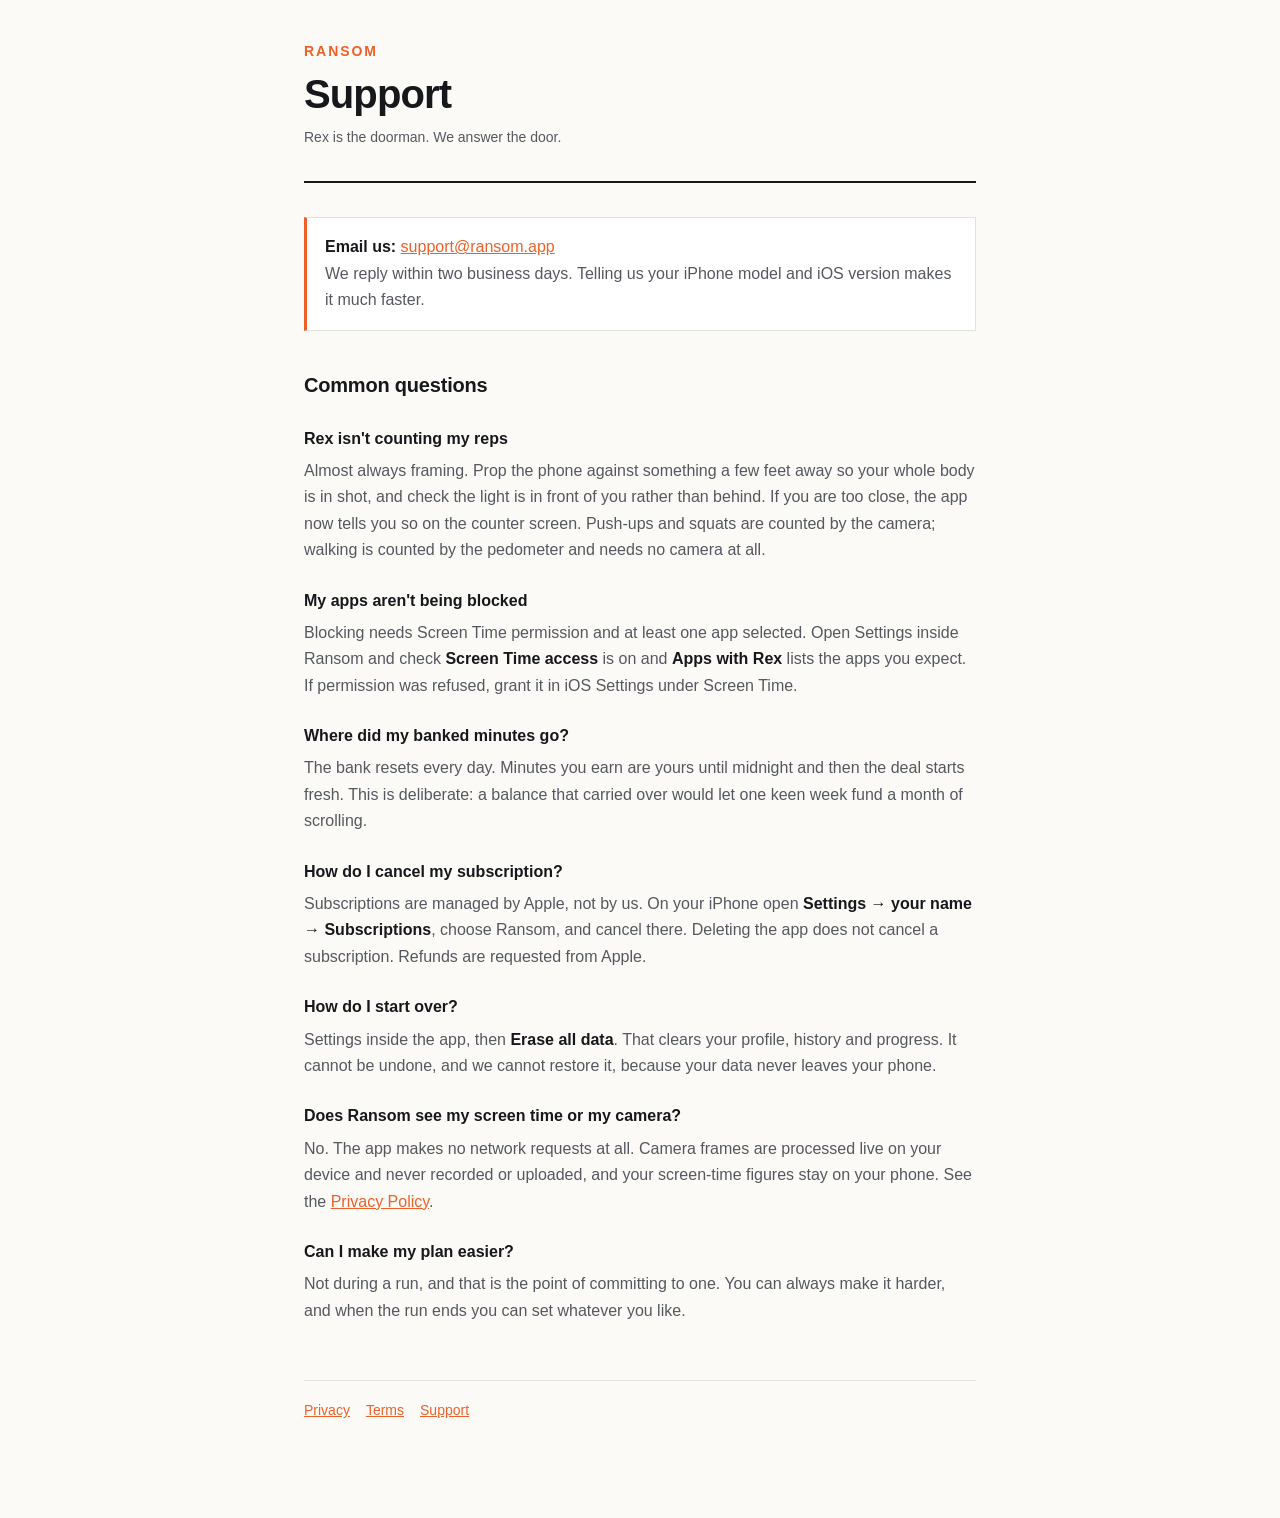
==== docs/support/index.html @ be6f7060 "Serve the legal pages from the repo, and stop linking to somebody else's domain ransom.app is not ou" ====
<!doctype html>
<html lang="en"><head>
<meta charset="utf-8"><meta name="viewport" content="width=device-width, initial-scale=1">
<title>Support · Ransom</title><link rel="stylesheet" href="../style.css">
</head><body><div class="wrap">
<header>
  <div class="brand">Ransom</div>
  <h1>Support</h1>
  <p class="updated">Rex is the doorman. We answer the door.</p>
</header>

<div class="box">
  <p><strong>Email us:</strong> <a href="mailto:support@ransom.app">support@ransom.app</a><br>We reply within two business days. Telling us your iPhone model and iOS version makes it much faster.</p>
</div>

<h2>Common questions</h2>

<h3>Rex isn't counting my reps</h3>
<p>Almost always framing. Prop the phone against something a few feet away so your whole body is in shot, and check the light is in front of you rather than behind. If you are too close, the app now tells you so on the counter screen. Push-ups and squats are counted by the camera; walking is counted by the pedometer and needs no camera at all.</p>

<h3>My apps aren't being blocked</h3>
<p>Blocking needs Screen Time permission and at least one app selected. Open Settings inside Ransom and check <strong>Screen Time access</strong> is on and <strong>Apps with Rex</strong> lists the apps you expect. If permission was refused, grant it in iOS Settings under Screen Time.</p>

<h3>Where did my banked minutes go?</h3>
<p>The bank resets every day. Minutes you earn are yours until midnight and then the deal starts fresh. This is deliberate: a balance that carried over would let one keen week fund a month of scrolling.</p>

<h3>How do I cancel my subscription?</h3>
<p>Subscriptions are managed by Apple, not by us. On your iPhone open <strong>Settings → your name → Subscriptions</strong>, choose Ransom, and cancel there. Deleting the app does not cancel a subscription. Refunds are requested from Apple.</p>

<h3>How do I start over?</h3>
<p>Settings inside the app, then <strong>Erase all data</strong>. That clears your profile, history and progress. It cannot be undone, and we cannot restore it, because your data never leaves your phone.</p>

<h3>Does Ransom see my screen time or my camera?</h3>
<p>No. The app makes no network requests at all. Camera frames are processed live on your device and never recorded or uploaded, and your screen-time figures stay on your phone. See the <a href="/privacy">Privacy Policy</a>.</p>

<h3>Can I make my plan easier?</h3>
<p>Not during a run, and that is the point of committing to one. You can always make it harder, and when the run ends you can set whatever you like.</p>

<footer><a href="/privacy">Privacy</a><a href="/terms">Terms</a><a href="/support">Support</a></footer>
</div></body></html>
---- docs/style.css ----
:root {
  --paper: #FBFAF6;
  --ink: #17181B;
  --ink-2: #55585F;
  --brand: #EC6129;
  --rule: #E4E2DC;
  --surface: #FFFFFF;
}
@media (prefers-color-scheme: dark) {
  :root {
    --paper: #121316; --ink: #ECEDEF; --ink-2: #A8ACB4;
    --brand: #FF7C46; --rule: #2A2D33; --surface: #1A1C20;
  }
}
* { box-sizing: border-box; }
body {
  margin: 0; background: var(--paper); color: var(--ink);
  font: 16px/1.65 -apple-system, BlinkMacSystemFont, "Segoe UI", Helvetica, Arial, sans-serif;
  -webkit-font-smoothing: antialiased;
}
.wrap { max-width: 720px; margin: 0 auto; padding: 40px 24px 96px; }
header { border-bottom: 2px solid var(--ink); padding-bottom: 18px; margin-bottom: 34px; }
.brand { font-size: 14px; font-weight: 700; letter-spacing: .14em; text-transform: uppercase; color: var(--brand); }
h1 { font-size: clamp(30px, 5vw, 40px); line-height: 1.08; letter-spacing: -.022em; margin: 10px 0 0; }
.updated { color: var(--ink-2); font-size: 14px; margin-top: 10px; }
h2 { font-size: 20px; letter-spacing: -.01em; margin: 38px 0 10px; }
h3 { font-size: 16px; margin: 24px 0 6px; }
p, li { color: var(--ink-2); }
p { margin: 0 0 14px; }
ul { margin: 0 0 14px; padding-left: 22px; }
li { margin-bottom: 7px; }
li::marker { color: var(--brand); }
strong { color: var(--ink); font-weight: 600; }
a { color: var(--brand); }
.lede { font-size: 18px; color: var(--ink); }
.box {
  background: var(--surface); border: 1px solid var(--rule);
  border-left: 3px solid var(--brand); padding: 16px 18px; margin: 22px 0;
}
.box p:last-child { margin-bottom: 0; }
table { border-collapse: collapse; width: 100%; margin: 16px 0; font-size: 15px; }
th, td { text-align: left; padding: 10px 12px; border-bottom: 1px solid var(--rule); vertical-align: top; }
th { font-size: 12px; letter-spacing: .08em; text-transform: uppercase; color: var(--ink-2); }
footer { margin-top: 56px; padding-top: 18px; border-top: 1px solid var(--rule); font-size: 14px; color: var(--ink-2); }
footer a { margin-right: 16px; }
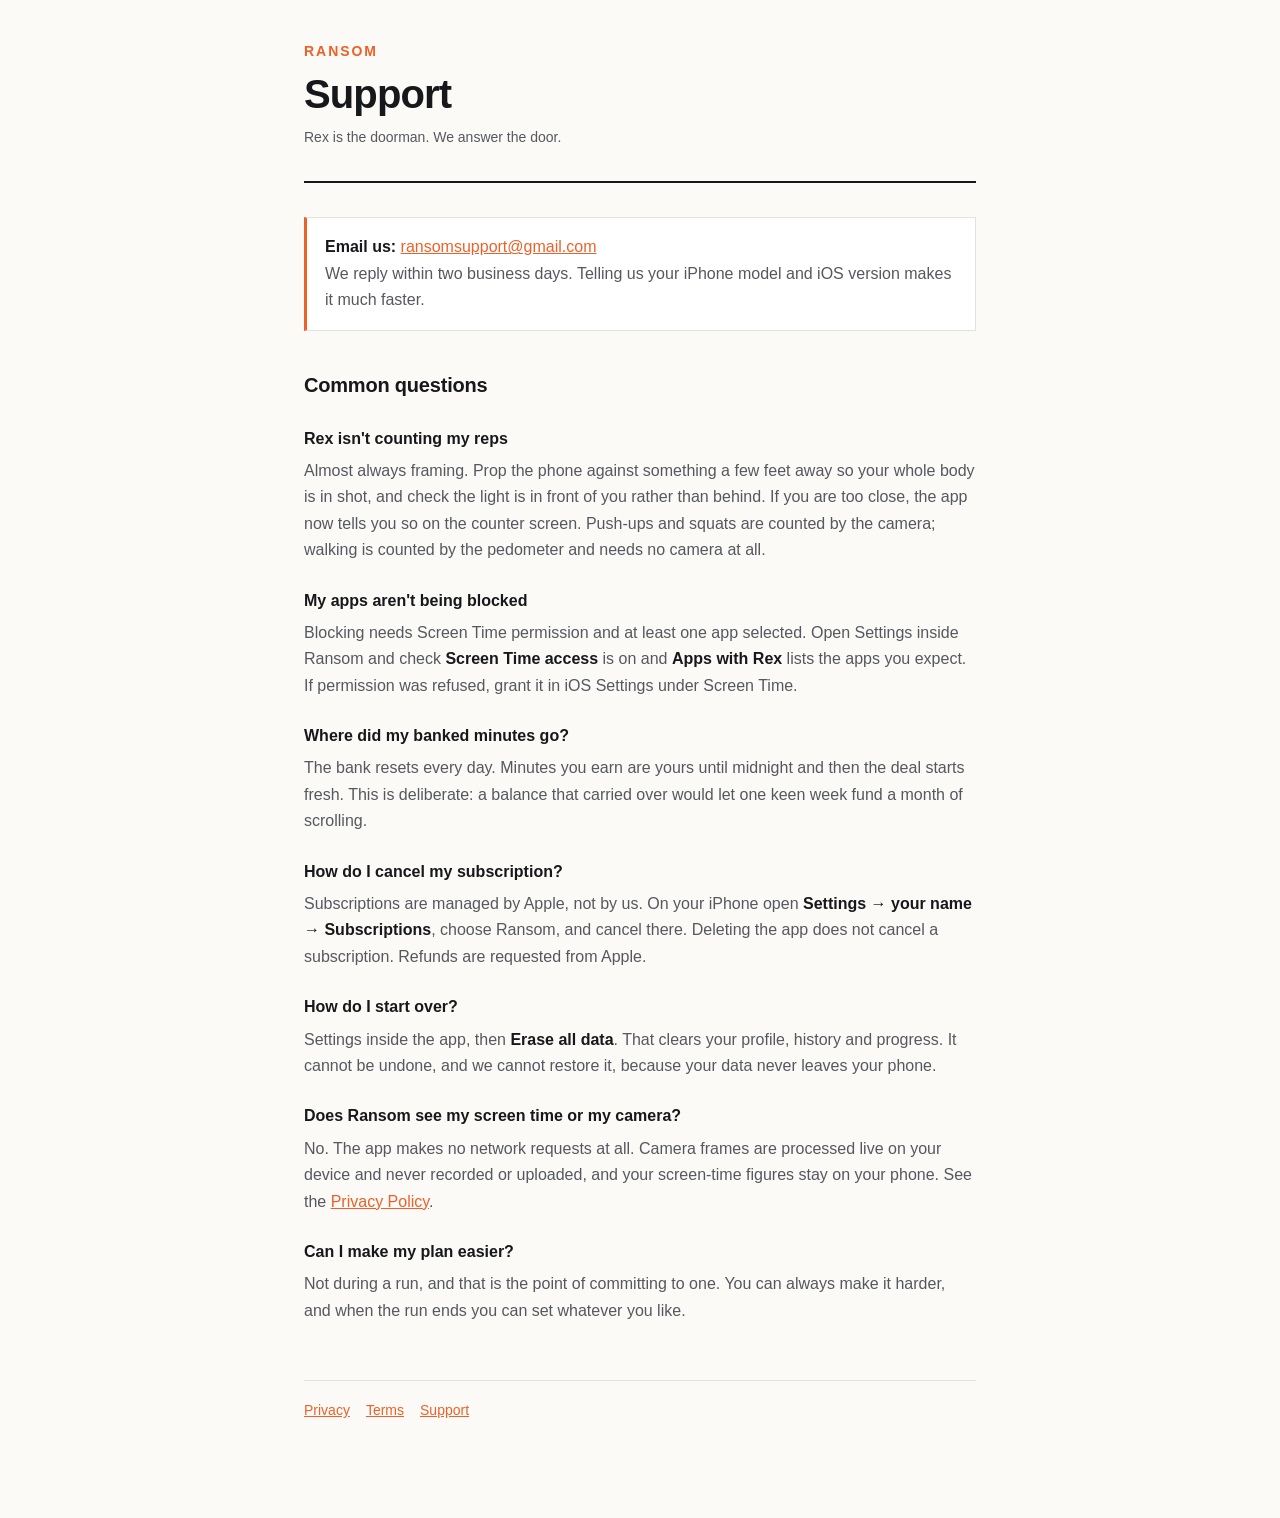
==== commit 781b75ef: "A support address that exists All three pages carried support@ransom.app, on a domain we do not own," ====
--- a/docs/support/index.html
+++ b/docs/support/index.html
@@ -10,7 +10,7 @@
 </header>
 
 <div class="box">
-  <p><strong>Email us:</strong> <a href="mailto:support@ransom.app">support@ransom.app</a><br>We reply within two business days. Telling us your iPhone model and iOS version makes it much faster.</p>
+  <p><strong>Email us:</strong> <a href="mailto:ransomsupport@gmail.com">ransomsupport@gmail.com</a><br>We reply within two business days. Telling us your iPhone model and iOS version makes it much faster.</p>
 </div>
 
 <h2>Common questions</h2>
